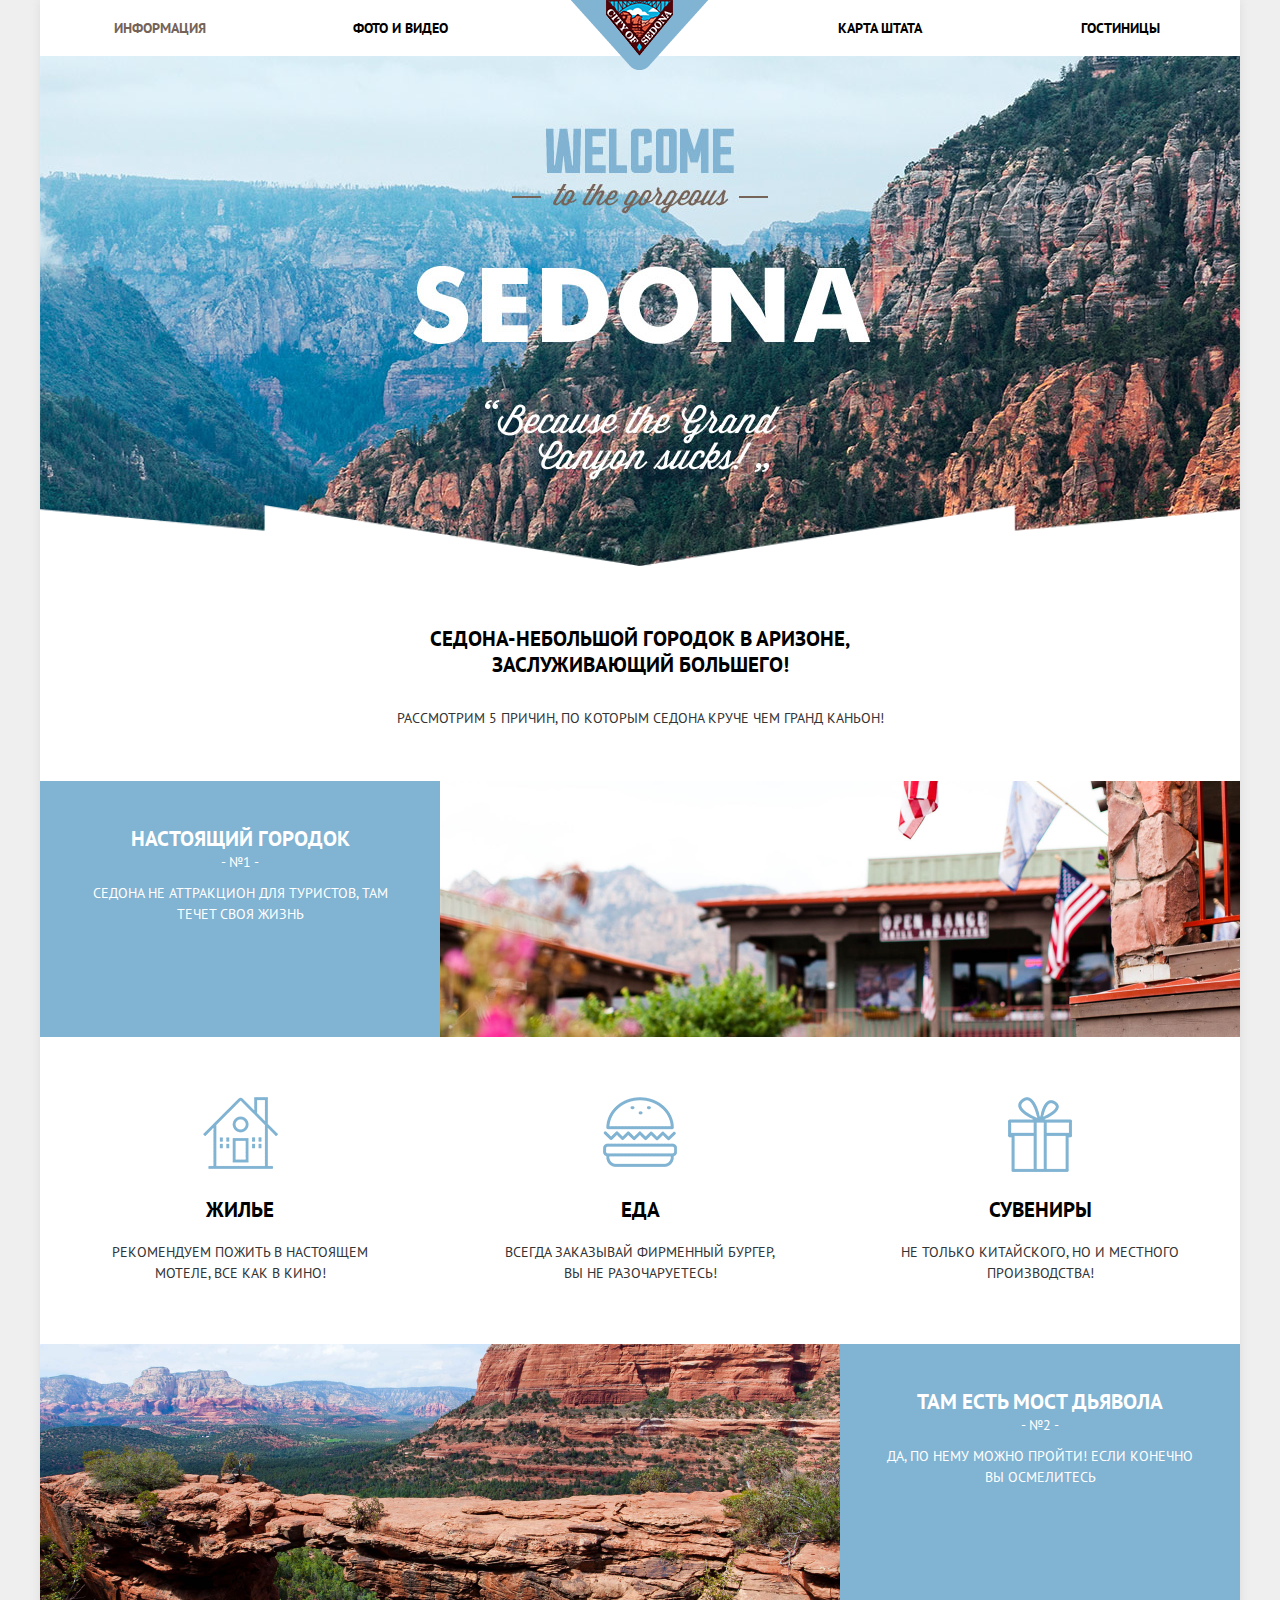
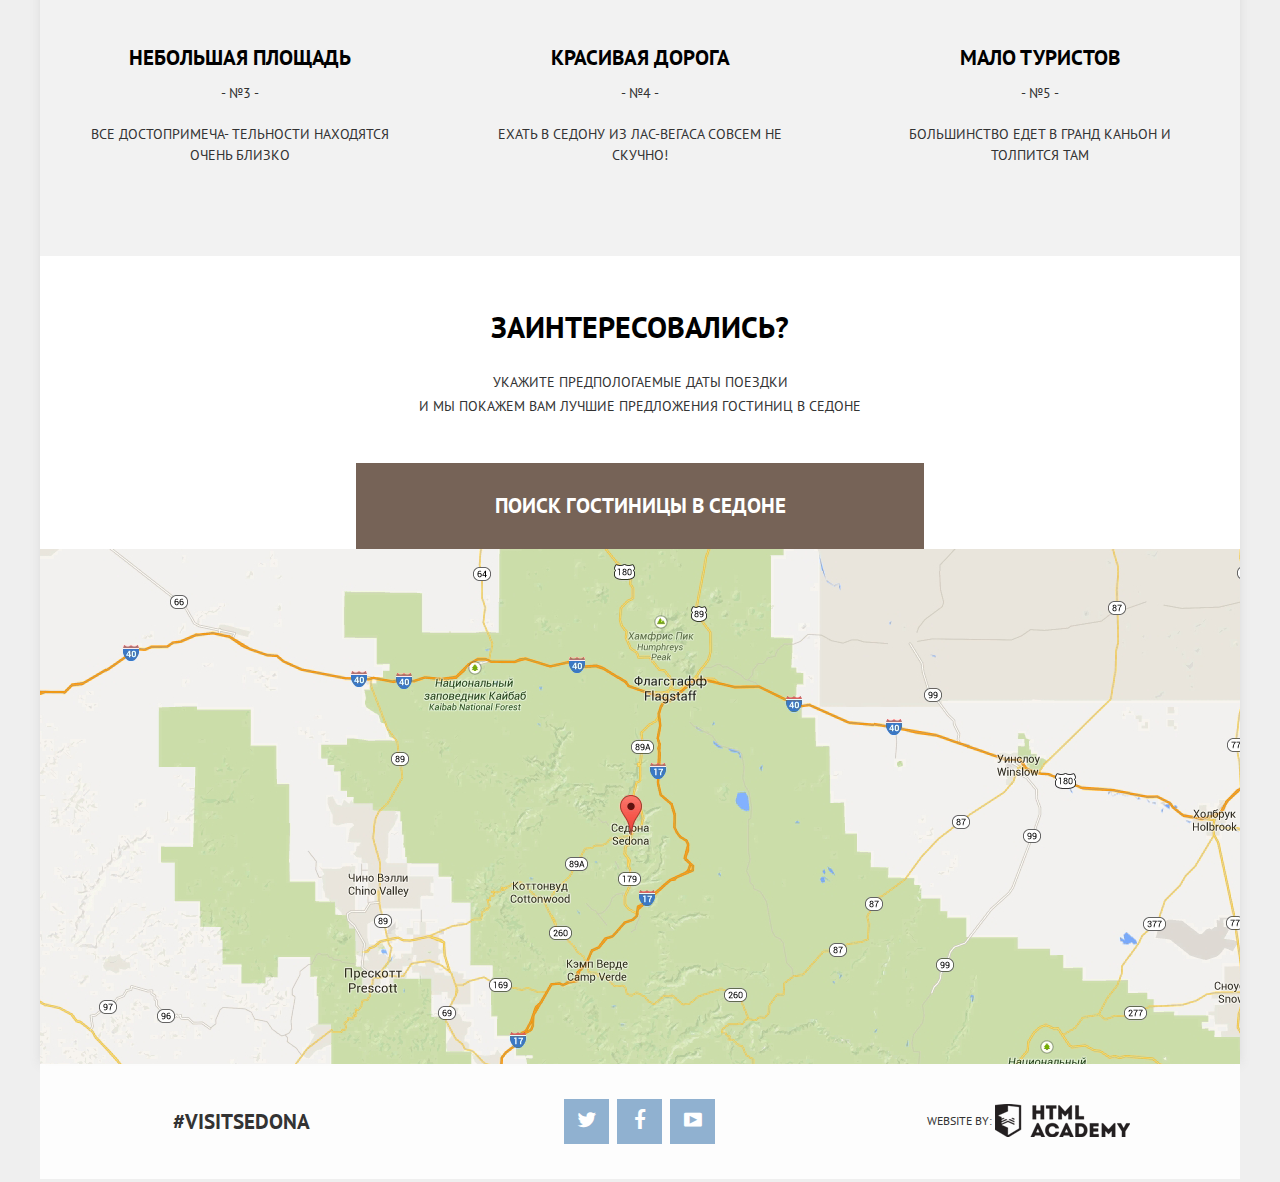
==== index.html @ d6a48cd8 "add all files" ====
<!DOCTYPE html>
<html lang="ru">

<head>
    <meta charset="UTF-8">
    <title>Sedona - because the Grand Canyon Sucks!</title>
    <meta name="keywords" content="sedona">
    <meta name="description" content="Седона - небольшой городок в Аризоне">
    <link href="css/normalize.css" rel="stylesheet">
    <link href="css/style.min.css" rel="stylesheet">
    <link href='http://fonts.googleapis.com/css?family=PT+Sans&subset=cyrillic,latin' rel='stylesheet' type='text/css'>
</head>

<body>
    <div class="wrapper">
        <header class="main-header">
            <nav class="main-navigation">
                <ul>
                    <li>
                        <a href="index.html" class="active">Информация</a>
                    </li>
                    <li>
                        <a href="#">Фото и видео</a>
                    </li>
                    <li>
                        <a href="index.html" class="logo-outer">
                            <img src="img/logo.png" height="70" width="138" class="logo" alt="Logo Sedona"></a>
                    </li>
                    <li>
                        <a href="#maps">Карта штата</a>
                    </li>
                    <li>
                        <a href="hotels.html">Гостиницы</a>
                    </li>
                </ul>
            </nav>
        </header>
        <div class="banner-picture"></div>
        <div class="main-title">
            <h1>
                Седона-небольшой городок в
        Аризоне,
                <br>заслуживающий большего!</h1>
            <p>
                Рассмотрим 5 причин, по которым седона круче чем гранд каньон!
            </p>
        </div>
        <div class="reasons-list clearfix">
            <div class="reason first">
                <div class="item-title">
                    Настоящий
                    городок</div>
                <p>- №1 -</p>
                <p>
                    Седона не аттракцион для туристов,
                    там течет своя жизнь</p>
            </div>
            <div class="reason-photo"></div>
        </div>
        <div class="features clearfix">
            <div class="features-best features-best-bg house">
                <div class="feature-name">Жилье</div>
                <p>
                    Рекомендуем пожить в настоящем мотеле,
                    все как в кино!</p>
            </div>
            <div class="features-best features-best-bg food">
                <div class="feature-name">Еда</div>
                <p>
                    Всегда заказывай фирменный бургер,
                    <p>вы не разочаруетесь!</p>
            </div>
            <div class="features-best features-best-bg souvenir">
                <div class="feature-name">Сувениры</div>
                <p>
                    Не только китайского,
                    но и местного производства!</p>
            </div>
        </div>
        <div class="title-box clearfix">
            <div class="reason over">
                <div class="item-title">
                    Там есть мост дьявола</div>
                <p>- №2 -</p>
                <p>
                    Да, по нему можно пройти! Если конечно вы осмелитесь</p>
            </div>
            <div class="reason-photo-second"></div>
        </div>
        <div class="features other clearfix">
            <div class="features-best">
                <div class="feature-name-second">
                    Небольшая площадь
                </div>
                <p>- №3 -</p>
                <p>Все достопримеча- тельности находятся очень близко</p>
            </div>
            <div class="features-best">
                <div class="feature-name-second">
                    Красивая дорога
                </div>
                <p>- №4 -</p>
                <p>
                    Ехать в седону из лас-вегаса совсем не скучно!</p>
            </div>
            <div class="features-best">
                <div class="feature-name-second">
                    Мало туристов
                </div>
                <p>- №5 -</p>
                <p>
                    Большинство едет в гранд каньон и толпится там</p>
            </div>
        </div>
        <div class="form-hotel">
            <p class="form-title">Заинтересовались?</p>
            <p>
                Укажите предпологаемые даты поездки</p>
            <p>и мы покажем вам лучшие предложения гостиниц в седоне
            </p>
            <a href="#" class="search-btn-hotel">поиск гостиницы в седоне</a>
            <form action="" class="formsearch bounce animated">
                <div class="search-row clearfix  icon-calendar">
                    <label for="date-in" class="search-column-25">Дата заезда</label>
                    <input type="date" class="date-in search-column-75">
                </div>
                <div class="search-row clearfix  icon-calendar">
                    <label for="date-out" class="search-column-25">Дата выезда</label>
                    <input type="date" class="date-out search-column-75">
                </div>
                <div class="search-row clearfix">
                    <div class="search-column-50">
                        <label for="adult" class="search-column-50">Взрослые</label>
                        <div class="search-column-50 clearfix">
                            <button class="plus search-column-25"><i class="icon-plus"></i></button>
                            <input type="number" min="0" class="search-column-50">
                            <button class="minus search-column-25"><i class="icon-minus"></i></button>
                        </div>
                    </div>
                    <div class="search-column-50">
                        <label for="child" class="search-column-50 label-child">Дети</label>
                        <div class="search-column-50 clearfix">
                            <button class="plus search-column-25"><i class="icon-plus"></i></button>
                            <input type="number" min="0" class="search-column-50">
                            <button class="minus search-column-25"><i class="icon-minus"></i></button>
                        </div>
                    </div>
                    <button class="btn">Найти</button>
            </form>
            </div>
            <div class="map" id="maps">
                <iframe class="map-iframe" src="https://www.google.com/maps/embed?pb=!1m18!1m12!1m3!1d6546.96489632558!2d-111.76046285490621!3d34.869229676828475!2m3!1f0!2f0!3f0!3m2!1i1024!2i768!4f13.1!3m3!1m2!1s0x0000000000000000%3A0xe91c118f09cc18a6!2sSedona+Chamber+of+Commerce+Visitor+Center!5e0!3m2!1sru!2sru!4v1429718317830"></iframe>
            </div>
        </div>
        <footer class="main-footer footer-index">
            <div class="foot-wrap clearfix ">
                <div class="tags">
                    <p class="tag">#visitsedona</p>
                </div>
                <div class="footer-social">
                    <a href="#" class="social-btn"> <i class="icon-twitter"></i>
                    </a>
                    <a href="#" class="social-btn"> <i class="icon-facebook"></i>
                    </a>
                    <a href="#" class="social-btn">
                        <i class="icon-youtube"></i>
                    </a>
                </div>
                <div class="copy">
                    <p class="footer-copyright">Website by: <a href="http://htmlacademy.ru" class="ha-logo">htmlacademy</a></p>
                </div>
            </div>
        </footer>
    </div>
    <script type="text/javascript" src="js/common.min.js"></script>
</body>

</html>
---- css/style.min.css ----
@font-face{font-family:"symbols-sedonaregular";src:url(../fonts/symbols-sedona-webfont.eot);src:url(../fonts/symbols-sedona-webfont.eot?#iefix) format("embedded-opentype"),url(../fonts/symbols-sedona-webfont.woff2) format("woff2"),url(../fonts/symbols-sedona-webfont.woff) format("woff"),url(../fonts/symbols-sedona-webfont.ttf) format("truetype"),url(../fonts/symbols-sedona-webfont.svg#symbols-sedonaregular) format("svg");font-weight:400;font-style:normal}[class^="icon-"]:before,[class*=" icon-"]:before{font-family:"symbols-sedonaregular";font-weight:400;font-style:normal;font-variant:normal;line-height:1em;display:inline-block;width:1em;margin-right:.2em;margin-left:.2em;text-align:center;text-decoration:inherit;text-transform:none;speak:none}input[type="date"]::-webkit-calendar-picker-indicator,input[type="date"]::-webkit-inner-spin-button{display:none}.icon-facebook:before{content:"\66"}.icon-twitter:before{content:"\74"}.icon-up-dir:before{content:"\25b2"}.icon-down-dir:before{content:"\25bc"}.icon-star:before{content:"\2605"}.icon-check-off:before{content:"\2610"}.icon-check-on:before{content:"\2611"}.icon-calendar:before{content:"\e800"}.icon-plus:before{content:"\e801"}.icon-minus:before{content:"\e802"}.icon-youtube:before{content:"\f39e"}body{font-family:"PT Sans",Verdana,"Helvetica Neue",Helvetica,Arial,sans-serif;font-size:14px;line-height:26px;margin:0;padding:0;color:#333;background:#efefef}a{text-decoration:none}li{list-style:none}img{max-width:100%;height:auto}h1{font-size:21px;font-weight:700;line-height:26px;margin:0;padding:0;text-transform:uppercase;color:#000}p{font-size:14px;line-height:21px;margin:0;padding:0;text-transform:uppercase}input,label{display:block;box-sizing:border-box;padding:5px}.wrapper{position:relative;width:1200px;margin:0 auto;background:#fff;box-shadow:0 0 10px #dbdbdb}.clearfix:after{display:table;clear:both;content:""}.main-header{background-color:#fff}.main-navigation ul{font-size:0;display:block;width:100%;margin:0;padding:0;text-align:center}.main-navigation li{display:inline-block;width:20%;vertical-align:top}.main-navigation a{font-size:14px;font-weight:700;position:relative;display:block;padding:15px;text-align:center;text-decoration:none;text-transform:uppercase;color:#000}.main-navigation a:hover{color:#81b3d2}.main-navigation a:focus{color:#b2b2b2}.main-navigation .active{color:#766357}.main-navigation .active:hover{color:#604e43}.main-navigation .active:active{color:#d6d0cc}.logo-outer{box-sizing:border-box;height:56px}.logo{position:absolute;z-index:2;top:0;right:0;left:0;margin:0 auto}.banner-picture{position:relative;width:100%;min-height:510px;background:#acd url(../img/logo.jpg) no-repeat 0 -60px;background-size:cover}.banner-picture:after{position:absolute;bottom:0;display:block;width:100%;height:61px;content:"";background:url(../img/backline.png) 50% 100% / 100% auto no-repeat;background-size:cover}.main-title{padding:50px 0;text-align:center;background:#fff}.main-title h1{margin-top:10px;margin-bottom:27px}.main-title p{font-size:14px;line-height:26px;text-transform:uppercase;color:#333}.reasons-list{min-height:256px}.reason{float:left;box-sizing:border-box;width:33.33333333333%;min-height:256px;padding:45px;text-align:center;color:#fff;background-color:#81b3d2}.over{float:right}.reason-photo{float:left;width:66.666666666667%;min-height:256px;background:#81b3d2 url(../img/layer1.jpg);background-size:cover}.reason-photo-second{float:left;width:66.666666666667%;min-height:256px;background:#81b3d2 url(../img/layer2.jpg);background-size:cover}.features-best{float:left;box-sizing:border-box;width:33.3333333333%;min-height:256px;padding:45px;text-align:center}.features-best-bg{padding-top:120px;padding-bottom:60px}.house{background:url(../img/house.png) center 60px no-repeat}.food{background:url(../img/food.png) center 60px no-repeat}.souvenir{background:url(../img/gift.png) center 60px no-repeat}.feature-name{font-size:21px;font-weight:700;line-height:26px;padding:40px 0 19px;text-transform:uppercase;color:#000}.feature-name-second{font-size:21px;font-weight:700;line-height:26px;margin-bottom:12px;text-transform:uppercase;color:#000}.features.other p{margin-bottom:10px}.features.other p + p{margin-top:20px}.item-title{font-size:21px;font-weight:700;text-transform:uppercase;color:#fff}.reason p{margin-bottom:10px}.other{min-height:256px;background:#f2f2f2}.form-title{font-size:30px;font-weight:700;padding-top:60px;padding-bottom:75px;text-align:center;text-transform:uppercase;color:#000}.form-hotel{position:relative;text-align:center}.form-hotel p{padding-bottom:35px;text-align:center}.form-hotel p + p{font-size:14px;padding-bottom:3px}.formsearch{font-size:14px;font-weight:700;position:absolute;z-index:5000;display:none;-webkit-box-sizing:border-box;-moz-box-sizing:border-box;box-sizing:border-box;width:570px;height:395px;margin:0 0 0 315px;padding:50px;text-transform:uppercase;background:#fff}.formsearch-show{display:block}.search-column-50{float:left;width:50%;color:#000}.search-column-75{float:left;width:75%;height:35px;color:#000}.search-column-25{float:left;width:25%;color:#000}.btn{font-size:20px;font-weight:700;display:inline-block;width:100%;min-height:58px;margin:59px 0 0;text-align:center;vertical-align:middle;text-transform:uppercase;color:#fff;border:none;background:#81b3d2}.search-row{position:relative;margin:0 0 30px;color:#000}.search-row.icon-calendar:before{position:absolute;top:50%;right:0;margin-top:-.5em;font-size:21px;font-weight:400;color:#c2c2c2}.plus,.minus{float:left;height:38px;padding:0;color:#a9a9a9;border:0;background:#f2f2f2}.plus:hover,.minus:hover{color:#000}.plus:active,.minus:active{color:#81b3d2}.search-column-50 .date-in{text-align:center;border:0;background:#ebebeb}.formsearch input{height:38px;text-transform:uppercase;border:none;background:#f2f2f2}.formsearch label{text-align:left}label.label-child{text-align:center}.search-column-75{color:#000;border:2px solid #f2f2f2;background:#a9a9a9}.search-column-75:hover{background:#ebebeb}.search-column-75:active{background:#fff;outline:2px solid #e5e5e5}.icon-calendar:hover:before{color:#000}.icon-calendar:active:before{color:#81b3d2}.search-btn a{font-size:21px;font-weight:700;line-height:26px;display:block;width:568px;margin:0 auto;padding:30px 0;text-transform:uppercase;color:#fff;background:#766357}.search-btn-hotel{font-size:21px;font-weight:700;line-height:26px;display:block;width:568px;margin:43px auto 0;padding:30px 0;text-align:center;text-transform:uppercase;color:#fff;background:#766357}.btn-second{font-size:12px;font-weight:700;line-height:1.2;display:inline-block;box-sizing:border-box;padding:5px;text-align:center;vertical-align:middle;text-transform:uppercase;color:#fff;border:none;background:#81b3d2}.btn:hover{background:#669ec0}.btn:active{color:#88b6d1;background:#5496bd}.btn-brown{background:#766357}.btn-brown:hover{background:#604e43}.btn-brown:active{color:#857871;background:#503e33}.map{position:relative;height:515px;margin:0;background:#eee;background:url(../img/map.png) no-repeat center}.search-btn-modal{font-size:17px;width:457px;padding:18px 0;text-transform:uppercase;color:#fff;border:none;background:#81b3d2}.search-btn-modal:hover{background:#669ec0}.search-btn-modal:active{color:#81b2ce;background:#5496bd}.map-iframe{width:100%;min-width:768px;height:625px;border:none;border:0}.main-footer{background:rgba(255,255,255,0.88)}.foot-wrap{font-size:0;box-sizing:border-box;width:100%;padding:35px 110px}.foot-wrap > div{font-size:14px;display:inline-block;width:33.333333333%;vertical-align:middle}.footer-index{position:absolute;z-index:10;width:100%}.tag{font-size:21px;font-weight:700;margin-left:23px}.footer-social{text-align:center}.footer-copyright{font-size:12px;text-align:right}.ha-logo{display:inline-block;overflow:hidden;width:135px;height:35px;cursor:pointer;text-align:right;vertical-align:middle;white-space:nowrap;text-indent:100%;color:transparent;background:url(../img/htmlacad.png) 69% 0 no-repeat;text-shadow:none}.ha-logo:hover{background-position:69% 50%}.ha-logo:active{background-position:69% 102%}.social-btn{font-family:"symbols-sedonaregular";font-size:21px;font-style:normal;line-height:2;display:inline-block;width:45px;height:45px;margin:0 2px;text-align:center;vertical-align:top;text-decoration:none;text-transform:none;background:#90b1d0}.footer-social .social-btn:hover{background:#5a9ec2}.footer-social .social-btn:active{background:#4496bf}.footer-social .social-btn:active i:before{color:#7fb7d3}.icon-twitter:before{font-family:"symbols-sedonaregular";font-style:normal;content:"\74";color:#fff}.icon-facebook:before{font-family:"symbols-sedonaregular";font-style:normal;content:"\66";color:#fff}.icon-youtube:before{font-family:"symbols-sedonaregular";font-style:normal;content:"\f39e";color:#fff}.content-block-hotel{padding:15px 70px;background:#fff url(../img/fonfilter.png) 0 35% no-repeat;background-size:cover}.infrastructure{float:left;width:150px;margin-right:110px}.infrastructure label{padding:0}.infrastructure input + label{font-size:14px;line-height:21px;position:relative;display:block;margin-bottom:25px;padding-left:40px;text-transform:uppercase;color:#fff}input[type="checkbox"]{display:none}.infrastructure input + label:before{font-family:"symbols-sedonaregular";font-size:25px;position:absolute;left:0;display:block;content:"\2610";color:#b5b5b5;background-position:0 0}.infrastructure input + label:active:before{content:"\2610";color:#999d9f}.infrastructure input + label:hover:before{color:#fff}.infrastructure input:checked + label:before{content:"\2611";color:#b5b5b5}.infrastructure input:checked + label:hover:before{color:#fff}.infrastructure input:checked + label:active:before{color:#5e6161}.accommodation{float:left;width:150px}.accommodation input{display:none}.accommodation label{padding:0}.accommodation input + label{font-size:14px;line-height:21px;position:relative;display:block;margin-bottom:25px;padding-left:40px;text-transform:uppercase;color:#fff}.accommodation input + label:before{font-family:"symbols-sedonaregular";font-size:25px;position:absolute;top:0;left:0;display:block;content:"\2610";color:#b5b5b5;background-position:0 0}.accommodation input + label:hover:before{color:#fff}.accommodation input + label:active:before{color:#5e6161}.accommodation input:checked + label:before{content:"\2611";color:#b5b5b5}.accommodation input:checked + label:hover:before{color:#fff}.accommodation input:checked + label:active:before{color:#5e6161}.filter-string{font-size:16px;font-weight:700;margin:10px 0 25px;text-transform:uppercase;color:#fff}.cost{float:right;width:317px;margin-right:10px}.cost .filter-string{margin-bottom:12px}.min-max-cost{position:relative;min-height:25px;margin:0;padding-top:5px;text-align:center;color:#fff;border:2px solid #fff;border-radius:2px}.min-max-cost input,label{display:inline-block}.min-cost{display:inline;float:left;width:120px;padding-left:40px;border-right:1px solid #fff}.min-cost label{float:left;padding:0}.max-cost{display:inline;float:left;margin-left:50px}.max-cost label{float:left;padding:0}.min-max-cost input{font-family:"PT Sans",Arial,Tahoma,sans-serif;font-size:14px;line-height:26px;width:70px;margin-right:0;padding:0 0 0 10px;color:#fff;border:none;background:none}.control-cost{position:relative;margin-bottom:30px;padding:0}.control-cost .scale{height:2px;margin-top:22px;background:#918381}.control-cost .bar{width:80%;height:2px;background:#fff}.control-cost .toggle{position:absolute;top:-9px;left:0;width:4px;height:4px;cursor:pointer;border:8px solid #fff;border-radius:50%;background:#ababab}.control-cost .toggle-max{left:250px;background:#ababab}.control-cost .toggle:hover{background:#1c4f80}.send{font-size:12px;width:135px;height:38px;margin:3px 87px;margin-top:15px;text-transform:uppercase;color:#fff;border:2px solid #fff;border-radius:2px;background:none}.send input{line-height:26px;width:138px;margin-left:90px;padding:5px 0;text-transform:uppercase;color:#fff;border:2px solid #fff;border-radius:2px;background:none}.raiting{float:right;text-align:center}.star{font-size:21px;width:110px;margin-bottom:40px;margin-left:6px;color:#81b3d2}.blockrating{width:110px;text-transform:uppercase;color:#666;background-color:#f2f2f2}.all{display:inline-block;text-align:left}.range{margin-bottom:15px}.search{font-size:17px;font-weight:700;box-sizing:border-box;width:100%;min-height:86px;vertical-align:top;color:#fff}.price{font-size:20px;font-weight:400;width:100%;margin-bottom:15px;padding:10px 15px;text-align:center;border:3px solid #fff}.look{font-size:17px;display:block;width:135px;height:40px;margin:24px 80px;border:2px solid #fff;border-radius:2px;background:none}.submit:before{display:inline-block;width:100px;height:20px;padding:5px 10px;content:"";border:2px solid #fff}.submit + label{cursor:pointer}.range-values{font-size:0;display:table;box-sizing:border-box;width:316px;height:36px;margin-bottom:34px;border:2px solid #fff;border-radius:2px}.start-value,.end-value{font-size:14px;line-height:21px;display:inline-block;box-sizing:border-box;width:50%;text-align:center}.start-value{padding-right:10px}.end-value{padding-left:10px;border-left:1px solid #fff}.range-controls{position:relative;width:100%;padding-top:10px;padding-bottom:10px}.scale{position:relative;width:318px;height:2px;background-color:#484140}.bar{position:absolute;top:0;right:56px;left:12px;height:2px;background-color:#fff}.toggle{position:absolute;top:0;width:4px;height:4px;border:9px solid #fff;border-radius:50%;background-color:#ababab}.toggle:hover{cursor:pointer}.toggle.moved{cursor:pointer;background-color:#1c4f80}.min-toggle{left:2px}.max-toggle{right:50px}.results{box-sizing:border-box;min-height:85px;padding:24px 74px;border-bottom:1px solid #e5e5e5;background:#fff}.results a{font-size:14px;font-weight:400;position:relative;display:inline-block;margin:0 15px;text-align:left;text-decoration:none;color:#b1b1b1;border-bottom:1px dashed #81b3d2}.results a:hover{color:#81b3d2}.results a:focus{color:#000}.results .active{color:#81b3d2;border-bottom:none}.results span:first-child{font-size:21px;font-weight:700;padding-right:50px;text-transform:uppercase}.results span{font-size:12px;text-transform:uppercase}.results .point{font-family:"symbols-sedonaregular";font-size:23px;display:inline-block;float:right;margin-left:0;border:none}.results .active a{color:#81b3d2}.results .point:hover{color:#000}.results .point:active{color:#81b3d2}.hotel{min-height:104px;padding:22px 72px;border-bottom:1px solid #e5e5e5}.hotelimg{float:left;width:135px;padding-top:4px;padding-right:30px}.hotelimg img{display:block}.namehotels{float:left;width:564px}.hotel-title{font-size:21px;font-weight:700;line-height:1.2;padding-left:2px;text-transform:uppercase;color:#000}.hotel-title:hover{color:#81b3d2}.hotel-title:focus{color:#dbdbdb}.hotel-name{width:300px;padding-bottom:10px}.hotel-name > span,.hotel-buttons > a{display:inline-block;min-width:102px}.hotel-type{text-transform:uppercase}.btn-brown{width:133px}.animated{-webkit-animation-duration:1s;animation-duration:1s;-webkit-animation-fill-mode:both;animation-fill-mode:both}@-webkit-keyframes bounce{0%,20%,53%,80%,100%{-webkit-transition-timing-function:cubic-bezier(0.215,0.610,0.355,1.000);transition-timing-function:cubic-bezier(0.215,0.610,0.355,1.000);-webkit-transform:translate3d(0,0,0);transform:translate3d(0,0,0)}40%,43%{-webkit-transition-timing-function:cubic-bezier(0.755,0.050,0.855,0.060);transition-timing-function:cubic-bezier(0.755,0.050,0.855,0.060);-webkit-transform:translate3d(0,-30px,0);transform:translate3d(0,-30px,0)}70%{-webkit-transition-timing-function:cubic-bezier(0.755,0.050,0.855,0.060);transition-timing-function:cubic-bezier(0.755,0.050,0.855,0.060);-webkit-transform:translate3d(0,-15px,0);transform:translate3d(0,-15px,0)}90%{-webkit-transform:translate3d(0,-4px,0);transform:translate3d(0,-4px,0)}}@keyframes bounce{0%,20%,53%,80%,100%{-webkit-transition-timing-function:cubic-bezier(0.215,0.610,0.355,1.000);transition-timing-function:cubic-bezier(0.215,0.610,0.355,1.000);-webkit-transform:translate3d(0,0,0);transform:translate3d(0,0,0)}40%,43%{-webkit-transition-timing-function:cubic-bezier(0.755,0.050,0.855,0.060);transition-timing-function:cubic-bezier(0.755,0.050,0.855,0.060);-webkit-transform:translate3d(0,-30px,0);transform:translate3d(0,-30px,0)}70%{-webkit-transition-timing-function:cubic-bezier(0.755,0.050,0.855,0.060);transition-timing-function:cubic-bezier(0.755,0.050,0.855,0.060);-webkit-transform:translate3d(0,-15px,0);transform:translate3d(0,-15px,0)}90%{-webkit-transform:translate3d(0,-4px,0);transform:translate3d(0,-4px,0)}}.bounce{-webkit-transform-origin:center bottom;transform-origin:center bottom;-webkit-animation-name:bounce;animation-name:bounce}
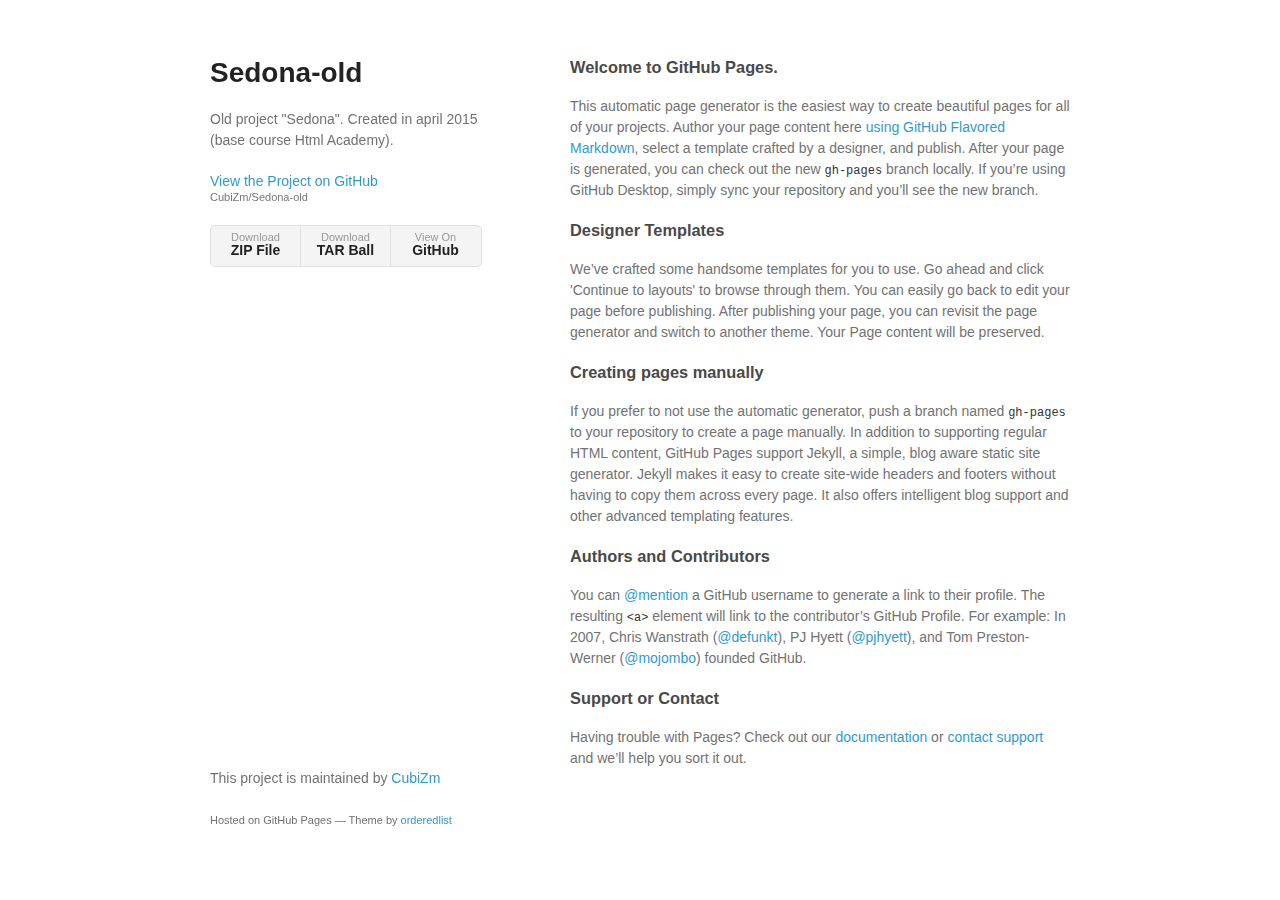
==== commit 74a3f20e: "Create gh-pages branch via GitHub" ====
--- a/index.html
+++ b/index.html
@@ -1,178 +1,64 @@
-<!DOCTYPE html>
-<html lang="ru">
+<!doctype html>
+<html>
+  <head>
+    <meta charset="utf-8">
+    <meta http-equiv="X-UA-Compatible" content="chrome=1">
+    <title>Sedona-old by CubiZm</title>
 
-<head>
-    <meta charset="UTF-8">
-    <title>Sedona - because the Grand Canyon Sucks!</title>
-    <meta name="keywords" content="sedona">
-    <meta name="description" content="Седона - небольшой городок в Аризоне">
-    <link href="css/normalize.css" rel="stylesheet">
-    <link href="css/style.min.css" rel="stylesheet">
-    <link href='http://fonts.googleapis.com/css?family=PT+Sans&subset=cyrillic,latin' rel='stylesheet' type='text/css'>
-</head>
+    <link rel="stylesheet" href="stylesheets/styles.css">
+    <link rel="stylesheet" href="stylesheets/github-light.css">
+    <meta name="viewport" content="width=device-width">
+    <!--[if lt IE 9]>
+    <script src="//html5shiv.googlecode.com/svn/trunk/html5.js"></script>
+    <![endif]-->
+  </head>
+  <body>
+    <div class="wrapper">
+      <header>
+        <h1>Sedona-old</h1>
+        <p>Old project &quot;Sedona&quot;. Created in april 2015 (base course Html Academy).</p>
 
-<body>
-    <div class="wrapper">
-        <header class="main-header">
-            <nav class="main-navigation">
-                <ul>
-                    <li>
-                        <a href="index.html" class="active">Информация</a>
-                    </li>
-                    <li>
-                        <a href="#">Фото и видео</a>
-                    </li>
-                    <li>
-                        <a href="index.html" class="logo-outer">
-                            <img src="img/logo.png" height="70" width="138" class="logo" alt="Logo Sedona"></a>
-                    </li>
-                    <li>
-                        <a href="#maps">Карта штата</a>
-                    </li>
-                    <li>
-                        <a href="hotels.html">Гостиницы</a>
-                    </li>
-                </ul>
-            </nav>
-        </header>
-        <div class="banner-picture"></div>
-        <div class="main-title">
-            <h1>
-                Седона-небольшой городок в
-        Аризоне,
-                <br>заслуживающий большего!</h1>
-            <p>
-                Рассмотрим 5 причин, по которым седона круче чем гранд каньон!
-            </p>
-        </div>
-        <div class="reasons-list clearfix">
-            <div class="reason first">
-                <div class="item-title">
-                    Настоящий
-                    городок</div>
-                <p>- №1 -</p>
-                <p>
-                    Седона не аттракцион для туристов,
-                    там течет своя жизнь</p>
-            </div>
-            <div class="reason-photo"></div>
-        </div>
-        <div class="features clearfix">
-            <div class="features-best features-best-bg house">
-                <div class="feature-name">Жилье</div>
-                <p>
-                    Рекомендуем пожить в настоящем мотеле,
-                    все как в кино!</p>
-            </div>
-            <div class="features-best features-best-bg food">
-                <div class="feature-name">Еда</div>
-                <p>
-                    Всегда заказывай фирменный бургер,
-                    <p>вы не разочаруетесь!</p>
-            </div>
-            <div class="features-best features-best-bg souvenir">
-                <div class="feature-name">Сувениры</div>
-                <p>
-                    Не только китайского,
-                    но и местного производства!</p>
-            </div>
-        </div>
-        <div class="title-box clearfix">
-            <div class="reason over">
-                <div class="item-title">
-                    Там есть мост дьявола</div>
-                <p>- №2 -</p>
-                <p>
-                    Да, по нему можно пройти! Если конечно вы осмелитесь</p>
-            </div>
-            <div class="reason-photo-second"></div>
-        </div>
-        <div class="features other clearfix">
-            <div class="features-best">
-                <div class="feature-name-second">
-                    Небольшая площадь
-                </div>
-                <p>- №3 -</p>
-                <p>Все достопримеча- тельности находятся очень близко</p>
-            </div>
-            <div class="features-best">
-                <div class="feature-name-second">
-                    Красивая дорога
-                </div>
-                <p>- №4 -</p>
-                <p>
-                    Ехать в седону из лас-вегаса совсем не скучно!</p>
-            </div>
-            <div class="features-best">
-                <div class="feature-name-second">
-                    Мало туристов
-                </div>
-                <p>- №5 -</p>
-                <p>
-                    Большинство едет в гранд каньон и толпится там</p>
-            </div>
-        </div>
-        <div class="form-hotel">
-            <p class="form-title">Заинтересовались?</p>
-            <p>
-                Укажите предпологаемые даты поездки</p>
-            <p>и мы покажем вам лучшие предложения гостиниц в седоне
-            </p>
-            <a href="#" class="search-btn-hotel">поиск гостиницы в седоне</a>
-            <form action="" class="formsearch bounce animated">
-                <div class="search-row clearfix  icon-calendar">
-                    <label for="date-in" class="search-column-25">Дата заезда</label>
-                    <input type="date" class="date-in search-column-75">
-                </div>
-                <div class="search-row clearfix  icon-calendar">
-                    <label for="date-out" class="search-column-25">Дата выезда</label>
-                    <input type="date" class="date-out search-column-75">
-                </div>
-                <div class="search-row clearfix">
-                    <div class="search-column-50">
-                        <label for="adult" class="search-column-50">Взрослые</label>
-                        <div class="search-column-50 clearfix">
-                            <button class="plus search-column-25"><i class="icon-plus"></i></button>
-                            <input type="number" min="0" class="search-column-50">
-                            <button class="minus search-column-25"><i class="icon-minus"></i></button>
-                        </div>
-                    </div>
-                    <div class="search-column-50">
-                        <label for="child" class="search-column-50 label-child">Дети</label>
-                        <div class="search-column-50 clearfix">
-                            <button class="plus search-column-25"><i class="icon-plus"></i></button>
-                            <input type="number" min="0" class="search-column-50">
-                            <button class="minus search-column-25"><i class="icon-minus"></i></button>
-                        </div>
-                    </div>
-                    <button class="btn">Найти</button>
-            </form>
-            </div>
-            <div class="map" id="maps">
-                <iframe class="map-iframe" src="https://www.google.com/maps/embed?pb=!1m18!1m12!1m3!1d6546.96489632558!2d-111.76046285490621!3d34.869229676828475!2m3!1f0!2f0!3f0!3m2!1i1024!2i768!4f13.1!3m3!1m2!1s0x0000000000000000%3A0xe91c118f09cc18a6!2sSedona+Chamber+of+Commerce+Visitor+Center!5e0!3m2!1sru!2sru!4v1429718317830"></iframe>
-            </div>
-        </div>
-        <footer class="main-footer footer-index">
-            <div class="foot-wrap clearfix ">
-                <div class="tags">
-                    <p class="tag">#visitsedona</p>
-                </div>
-                <div class="footer-social">
-                    <a href="#" class="social-btn"> <i class="icon-twitter"></i>
-                    </a>
-                    <a href="#" class="social-btn"> <i class="icon-facebook"></i>
-                    </a>
-                    <a href="#" class="social-btn">
-                        <i class="icon-youtube"></i>
-                    </a>
-                </div>
-                <div class="copy">
-                    <p class="footer-copyright">Website by: <a href="http://htmlacademy.ru" class="ha-logo">htmlacademy</a></p>
-                </div>
-            </div>
-        </footer>
+        <p class="view"><a href="https://github.com/CubiZm/Sedona-old">View the Project on GitHub <small>CubiZm/Sedona-old</small></a></p>
+
+
+        <ul>
+          <li><a href="https://github.com/CubiZm/Sedona-old/zipball/master">Download <strong>ZIP File</strong></a></li>
+          <li><a href="https://github.com/CubiZm/Sedona-old/tarball/master">Download <strong>TAR Ball</strong></a></li>
+          <li><a href="https://github.com/CubiZm/Sedona-old">View On <strong>GitHub</strong></a></li>
+        </ul>
+      </header>
+      <section>
+        <h3>
+<a id="welcome-to-github-pages" class="anchor" href="#welcome-to-github-pages" aria-hidden="true"><span aria-hidden="true" class="octicon octicon-link"></span></a>Welcome to GitHub Pages.</h3>
+
+<p>This automatic page generator is the easiest way to create beautiful pages for all of your projects. Author your page content here <a href="https://guides.github.com/features/mastering-markdown/">using GitHub Flavored Markdown</a>, select a template crafted by a designer, and publish. After your page is generated, you can check out the new <code>gh-pages</code> branch locally. If you’re using GitHub Desktop, simply sync your repository and you’ll see the new branch.</p>
+
+<h3>
+<a id="designer-templates" class="anchor" href="#designer-templates" aria-hidden="true"><span aria-hidden="true" class="octicon octicon-link"></span></a>Designer Templates</h3>
+
+<p>We’ve crafted some handsome templates for you to use. Go ahead and click 'Continue to layouts' to browse through them. You can easily go back to edit your page before publishing. After publishing your page, you can revisit the page generator and switch to another theme. Your Page content will be preserved.</p>
+
+<h3>
+<a id="creating-pages-manually" class="anchor" href="#creating-pages-manually" aria-hidden="true"><span aria-hidden="true" class="octicon octicon-link"></span></a>Creating pages manually</h3>
+
+<p>If you prefer to not use the automatic generator, push a branch named <code>gh-pages</code> to your repository to create a page manually. In addition to supporting regular HTML content, GitHub Pages support Jekyll, a simple, blog aware static site generator. Jekyll makes it easy to create site-wide headers and footers without having to copy them across every page. It also offers intelligent blog support and other advanced templating features.</p>
+
+<h3>
+<a id="authors-and-contributors" class="anchor" href="#authors-and-contributors" aria-hidden="true"><span aria-hidden="true" class="octicon octicon-link"></span></a>Authors and Contributors</h3>
+
+<p>You can <a href="https://help.github.com/articles/basic-writing-and-formatting-syntax/#mentioning-users-and-teams" class="user-mention">@mention</a> a GitHub username to generate a link to their profile. The resulting <code>&lt;a&gt;</code> element will link to the contributor’s GitHub Profile. For example: In 2007, Chris Wanstrath (<a href="https://github.com/defunkt" class="user-mention">@defunkt</a>), PJ Hyett (<a href="https://github.com/pjhyett" class="user-mention">@pjhyett</a>), and Tom Preston-Werner (<a href="https://github.com/mojombo" class="user-mention">@mojombo</a>) founded GitHub.</p>
+
+<h3>
+<a id="support-or-contact" class="anchor" href="#support-or-contact" aria-hidden="true"><span aria-hidden="true" class="octicon octicon-link"></span></a>Support or Contact</h3>
+
+<p>Having trouble with Pages? Check out our <a href="https://help.github.com/pages">documentation</a> or <a href="https://github.com/contact">contact support</a> and we’ll help you sort it out.</p>
+      </section>
+      <footer>
+        <p>This project is maintained by <a href="https://github.com/CubiZm">CubiZm</a></p>
+        <p><small>Hosted on GitHub Pages &mdash; Theme by <a href="https://github.com/orderedlist">orderedlist</a></small></p>
+      </footer>
     </div>
-    <script type="text/javascript" src="js/common.min.js"></script>
-</body>
-
+    <script src="javascripts/scale.fix.js"></script>
+    
+  </body>
 </html>
--- a/stylesheets/styles.css
+++ b/stylesheets/styles.css
@@ -0,0 +1,324 @@
+@font-face {
+  font-family: 'Noto Sans';
+  font-weight: 400;
+  font-style: normal;
+  src: url('../fonts/Noto-Sans-regular/Noto-Sans-regular.eot');
+  src: url('../fonts/Noto-Sans-regular/Noto-Sans-regular.eot?#iefix') format('embedded-opentype'),
+       local('Noto Sans'),
+       local('Noto-Sans-regular'),
+       url('../fonts/Noto-Sans-regular/Noto-Sans-regular.woff2') format('woff2'),
+       url('../fonts/Noto-Sans-regular/Noto-Sans-regular.woff') format('woff'),
+       url('../fonts/Noto-Sans-regular/Noto-Sans-regular.ttf') format('truetype'),
+       url('../fonts/Noto-Sans-regular/Noto-Sans-regular.svg#NotoSans') format('svg');
+}
+
+@font-face {
+  font-family: 'Noto Sans';
+  font-weight: 700;
+  font-style: normal;
+  src: url('../fonts/Noto-Sans-700/Noto-Sans-700.eot');
+  src: url('../fonts/Noto-Sans-700/Noto-Sans-700.eot?#iefix') format('embedded-opentype'),
+       local('Noto Sans Bold'),
+       local('Noto-Sans-700'),
+       url('../fonts/Noto-Sans-700/Noto-Sans-700.woff2') format('woff2'),
+       url('../fonts/Noto-Sans-700/Noto-Sans-700.woff') format('woff'),
+       url('../fonts/Noto-Sans-700/Noto-Sans-700.ttf') format('truetype'),
+       url('../fonts/Noto-Sans-700/Noto-Sans-700.svg#NotoSans') format('svg');
+}
+
+@font-face {
+  font-family: 'Noto Sans';
+  font-weight: 400;
+  font-style: italic;
+  src: url('../fonts/Noto-Sans-italic/Noto-Sans-italic.eot');
+  src: url('../fonts/Noto-Sans-italic/Noto-Sans-italic.eot?#iefix') format('embedded-opentype'),
+       local('Noto Sans Italic'),
+       local('Noto-Sans-italic'),
+       url('../fonts/Noto-Sans-italic/Noto-Sans-italic.woff2') format('woff2'),
+       url('../fonts/Noto-Sans-italic/Noto-Sans-italic.woff') format('woff'),
+       url('../fonts/Noto-Sans-italic/Noto-Sans-italic.ttf') format('truetype'),
+       url('../fonts/Noto-Sans-italic/Noto-Sans-italic.svg#NotoSans') format('svg');
+}
+
+@font-face {
+  font-family: 'Noto Sans';
+  font-weight: 700;
+  font-style: italic;
+  src: url('../fonts/Noto-Sans-700italic/Noto-Sans-700italic.eot');
+  src: url('../fonts/Noto-Sans-700italic/Noto-Sans-700italic.eot?#iefix') format('embedded-opentype'),
+       local('Noto Sans Bold Italic'),
+       local('Noto-Sans-700italic'),
+       url('../fonts/Noto-Sans-700italic/Noto-Sans-700italic.woff2') format('woff2'),
+       url('../fonts/Noto-Sans-700italic/Noto-Sans-700italic.woff') format('woff'),
+       url('../fonts/Noto-Sans-700italic/Noto-Sans-700italic.ttf') format('truetype'),
+       url('../fonts/Noto-Sans-700italic/Noto-Sans-700italic.svg#NotoSans') format('svg');
+}
+
+body {
+  background-color: #fff;
+  padding:50px;
+  font: 14px/1.5 "Noto Sans", "Helvetica Neue", Helvetica, Arial, sans-serif;
+  color:#727272;
+  font-weight:400;
+}
+
+h1, h2, h3, h4, h5, h6 {
+  color:#222;
+  margin:0 0 20px;
+}
+
+p, ul, ol, table, pre, dl {
+  margin:0 0 20px;
+}
+
+h1, h2, h3 {
+  line-height:1.1;
+}
+
+h1 {
+  font-size:28px;
+}
+
+h2 {
+  color:#393939;
+}
+
+h3, h4, h5, h6 {
+  color:#494949;
+}
+
+a {
+  color:#39c;
+  text-decoration:none;
+}
+
+a:hover {
+  color:#069;
+}
+
+a small {
+  font-size:11px;
+  color:#777;
+  margin-top:-0.3em;
+  display:block;
+}
+
+a:hover small {
+  color:#777;
+}
+
+.wrapper {
+  width:860px;
+  margin:0 auto;
+}
+
+blockquote {
+  border-left:1px solid #e5e5e5;
+  margin:0;
+  padding:0 0 0 20px;
+  font-style:italic;
+}
+
+code, pre {
+  font-family:Monaco, Bitstream Vera Sans Mono, Lucida Console, Terminal, Consolas, Liberation Mono, DejaVu Sans Mono, Courier New, monospace;
+  color:#333;
+  font-size:12px;
+}
+
+pre {
+  padding:8px 15px;
+  background: #f8f8f8;
+  border-radius:5px;
+  border:1px solid #e5e5e5;
+  overflow-x: auto;
+}
+
+table {
+  width:100%;
+  border-collapse:collapse;
+}
+
+th, td {
+  text-align:left;
+  padding:5px 10px;
+  border-bottom:1px solid #e5e5e5;
+}
+
+dt {
+  color:#444;
+  font-weight:700;
+}
+
+th {
+  color:#444;
+}
+
+img {
+  max-width:100%;
+}
+
+header {
+  width:270px;
+  float:left;
+  position:fixed;
+  -webkit-font-smoothing:subpixel-antialiased;
+}
+
+header ul {
+  list-style:none;
+  height:40px;
+  padding:0;
+  background: #f4f4f4;
+  border-radius:5px;
+  border:1px solid #e0e0e0;
+  width:270px;
+}
+
+header li {
+  width:89px;
+  float:left;
+  border-right:1px solid #e0e0e0;
+  height:40px;
+}
+
+header li:first-child a {
+  border-radius:5px 0 0 5px;
+}
+
+header li:last-child a {
+  border-radius:0 5px 5px 0;
+}
+
+header ul a {
+  line-height:1;
+  font-size:11px;
+  color:#999;
+  display:block;
+  text-align:center;
+  padding-top:6px;
+  height:34px;
+}
+
+header ul a:hover {
+  color:#999;
+}
+
+header ul a:active {
+  background-color:#f0f0f0;
+}
+
+strong {
+  color:#222;
+  font-weight:700;
+}
+
+header ul li + li + li {
+  border-right:none;
+  width:89px;
+}
+
+header ul a strong {
+  font-size:14px;
+  display:block;
+  color:#222;
+}
+
+section {
+  width:500px;
+  float:right;
+  padding-bottom:50px;
+}
+
+small {
+  font-size:11px;
+}
+
+hr {
+  border:0;
+  background:#e5e5e5;
+  height:1px;
+  margin:0 0 20px;
+}
+
+footer {
+  width:270px;
+  float:left;
+  position:fixed;
+  bottom:50px;
+  -webkit-font-smoothing:subpixel-antialiased;
+}
+
+@media print, screen and (max-width: 960px) {
+
+  div.wrapper {
+    width:auto;
+    margin:0;
+  }
+
+  header, section, footer {
+    float:none;
+    position:static;
+    width:auto;
+  }
+
+  header {
+    padding-right:320px;
+  }
+
+  section {
+    border:1px solid #e5e5e5;
+    border-width:1px 0;
+    padding:20px 0;
+    margin:0 0 20px;
+  }
+
+  header a small {
+    display:inline;
+  }
+
+  header ul {
+    position:absolute;
+    right:50px;
+    top:52px;
+  }
+}
+
+@media print, screen and (max-width: 720px) {
+  body {
+    word-wrap:break-word;
+  }
+
+  header {
+    padding:0;
+  }
+
+  header ul, header p.view {
+    position:static;
+  }
+
+  pre, code {
+    word-wrap:normal;
+  }
+}
+
+@media print, screen and (max-width: 480px) {
+  body {
+    padding:15px;
+  }
+
+  header ul {
+    width:99%;
+  }
+
+  header li, header ul li + li + li {
+    width:33%;
+  }
+}
+
+@media print {
+  body {
+    padding:0.4in;
+    font-size:12pt;
+    color:#444;
+  }
+}
--- a/stylesheets/github-light.css
+++ b/stylesheets/github-light.css
@@ -0,0 +1,124 @@
+/*
+The MIT License (MIT)
+
+Copyright (c) 2016 GitHub, Inc.
+
+Permission is hereby granted, free of charge, to any person obtaining a copy
+of this software and associated documentation files (the "Software"), to deal
+in the Software without restriction, including without limitation the rights
+to use, copy, modify, merge, publish, distribute, sublicense, and/or sell
+copies of the Software, and to permit persons to whom the Software is
+furnished to do so, subject to the following conditions:
+
+The above copyright notice and this permission notice shall be included in all
+copies or substantial portions of the Software.
+
+THE SOFTWARE IS PROVIDED "AS IS", WITHOUT WARRANTY OF ANY KIND, EXPRESS OR
+IMPLIED, INCLUDING BUT NOT LIMITED TO THE WARRANTIES OF MERCHANTABILITY,
+FITNESS FOR A PARTICULAR PURPOSE AND NONINFRINGEMENT. IN NO EVENT SHALL THE
+AUTHORS OR COPYRIGHT HOLDERS BE LIABLE FOR ANY CLAIM, DAMAGES OR OTHER
+LIABILITY, WHETHER IN AN ACTION OF CONTRACT, TORT OR OTHERWISE, ARISING FROM,
+OUT OF OR IN CONNECTION WITH THE SOFTWARE OR THE USE OR OTHER DEALINGS IN THE
+SOFTWARE.
+
+*/
+
+.pl-c /* comment */ {
+  color: #969896;
+}
+
+.pl-c1 /* constant, variable.other.constant, support, meta.property-name, support.constant, support.variable, meta.module-reference, markup.raw, meta.diff.header */,
+.pl-s .pl-v /* string variable */ {
+  color: #0086b3;
+}
+
+.pl-e /* entity */,
+.pl-en /* entity.name */ {
+  color: #795da3;
+}
+
+.pl-smi /* variable.parameter.function, storage.modifier.package, storage.modifier.import, storage.type.java, variable.other */,
+.pl-s .pl-s1 /* string source */ {
+  color: #333;
+}
+
+.pl-ent /* entity.name.tag */ {
+  color: #63a35c;
+}
+
+.pl-k /* keyword, storage, storage.type */ {
+  color: #a71d5d;
+}
+
+.pl-s /* string */,
+.pl-pds /* punctuation.definition.string, string.regexp.character-class */,
+.pl-s .pl-pse .pl-s1 /* string punctuation.section.embedded source */,
+.pl-sr /* string.regexp */,
+.pl-sr .pl-cce /* string.regexp constant.character.escape */,
+.pl-sr .pl-sre /* string.regexp source.ruby.embedded */,
+.pl-sr .pl-sra /* string.regexp string.regexp.arbitrary-repitition */ {
+  color: #183691;
+}
+
+.pl-v /* variable */ {
+  color: #ed6a43;
+}
+
+.pl-id /* invalid.deprecated */ {
+  color: #b52a1d;
+}
+
+.pl-ii /* invalid.illegal */ {
+  color: #f8f8f8;
+  background-color: #b52a1d;
+}
+
+.pl-sr .pl-cce /* string.regexp constant.character.escape */ {
+  font-weight: bold;
+  color: #63a35c;
+}
+
+.pl-ml /* markup.list */ {
+  color: #693a17;
+}
+
+.pl-mh /* markup.heading */,
+.pl-mh .pl-en /* markup.heading entity.name */,
+.pl-ms /* meta.separator */ {
+  font-weight: bold;
+  color: #1d3e81;
+}
+
+.pl-mq /* markup.quote */ {
+  color: #008080;
+}
+
+.pl-mi /* markup.italic */ {
+  font-style: italic;
+  color: #333;
+}
+
+.pl-mb /* markup.bold */ {
+  font-weight: bold;
+  color: #333;
+}
+
+.pl-md /* markup.deleted, meta.diff.header.from-file */ {
+  color: #bd2c00;
+  background-color: #ffecec;
+}
+
+.pl-mi1 /* markup.inserted, meta.diff.header.to-file */ {
+  color: #55a532;
+  background-color: #eaffea;
+}
+
+.pl-mdr /* meta.diff.range */ {
+  font-weight: bold;
+  color: #795da3;
+}
+
+.pl-mo /* meta.output */ {
+  color: #1d3e81;
+}
+
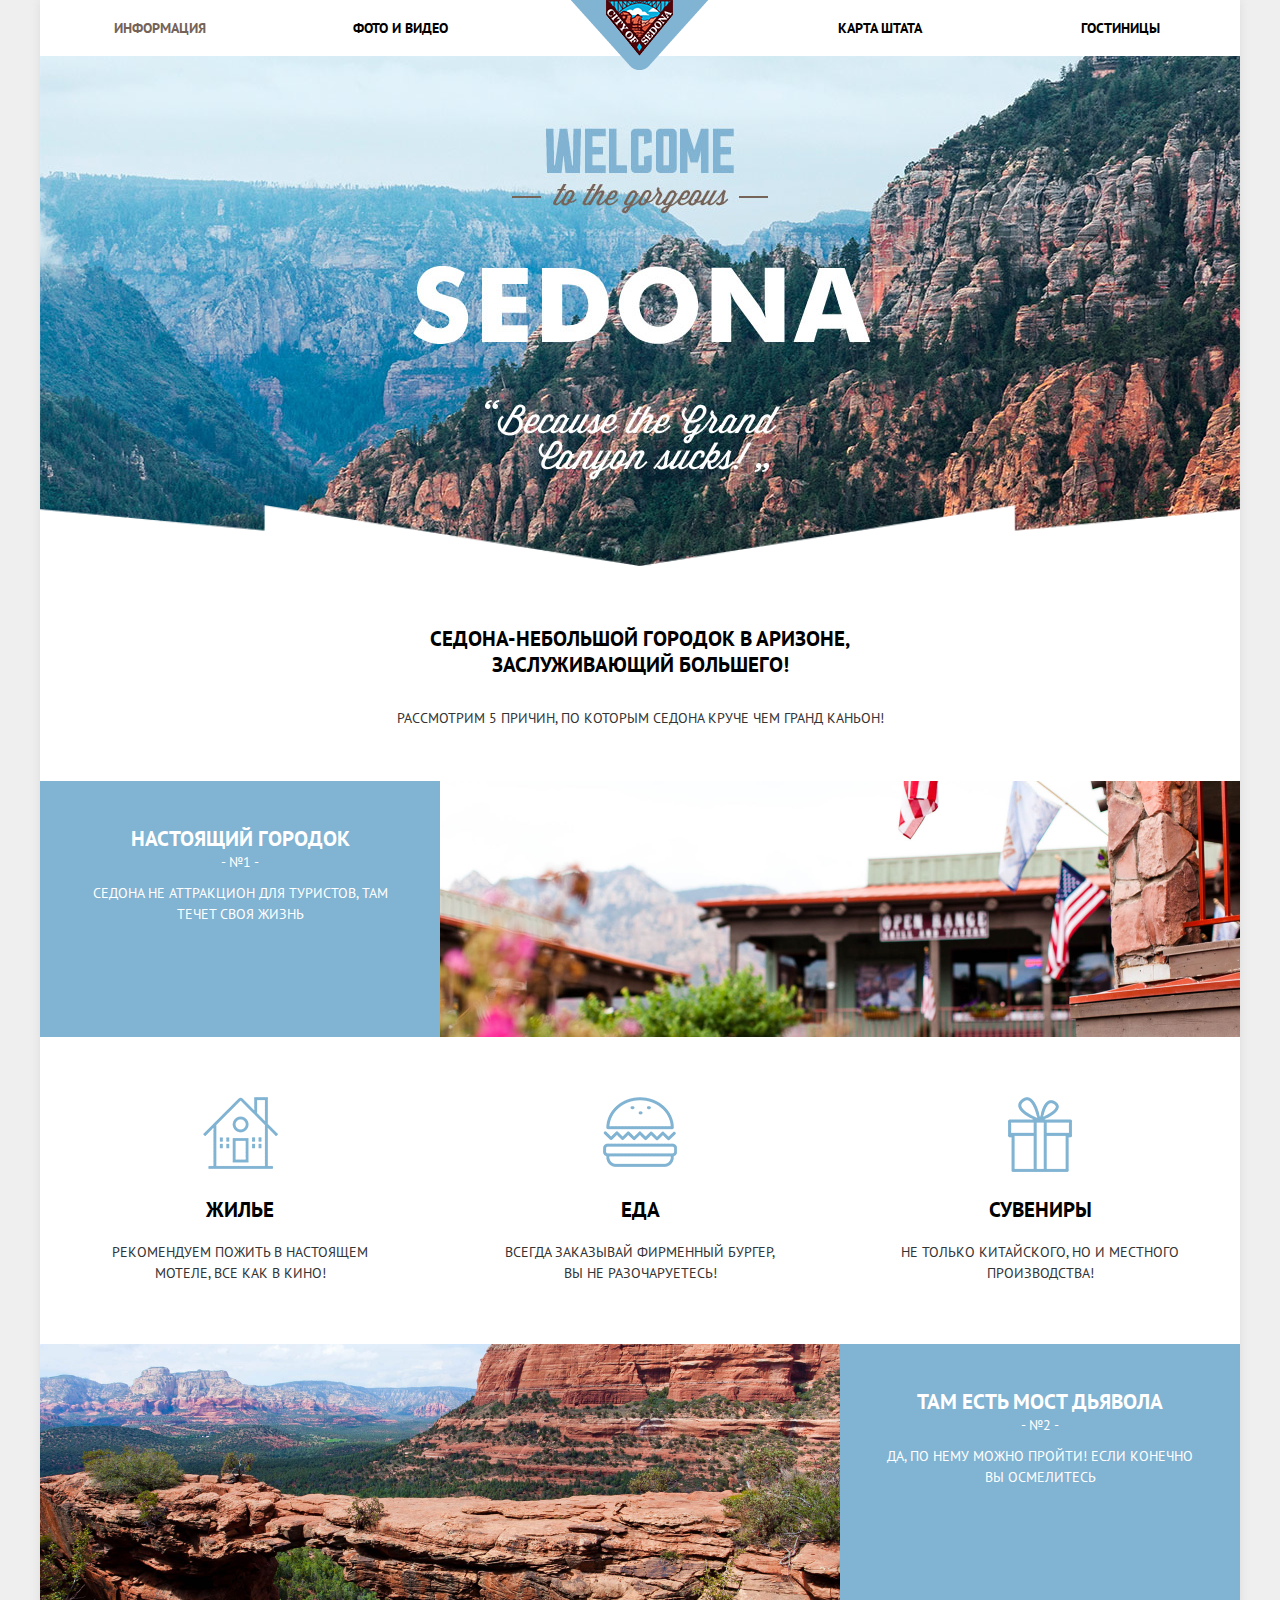
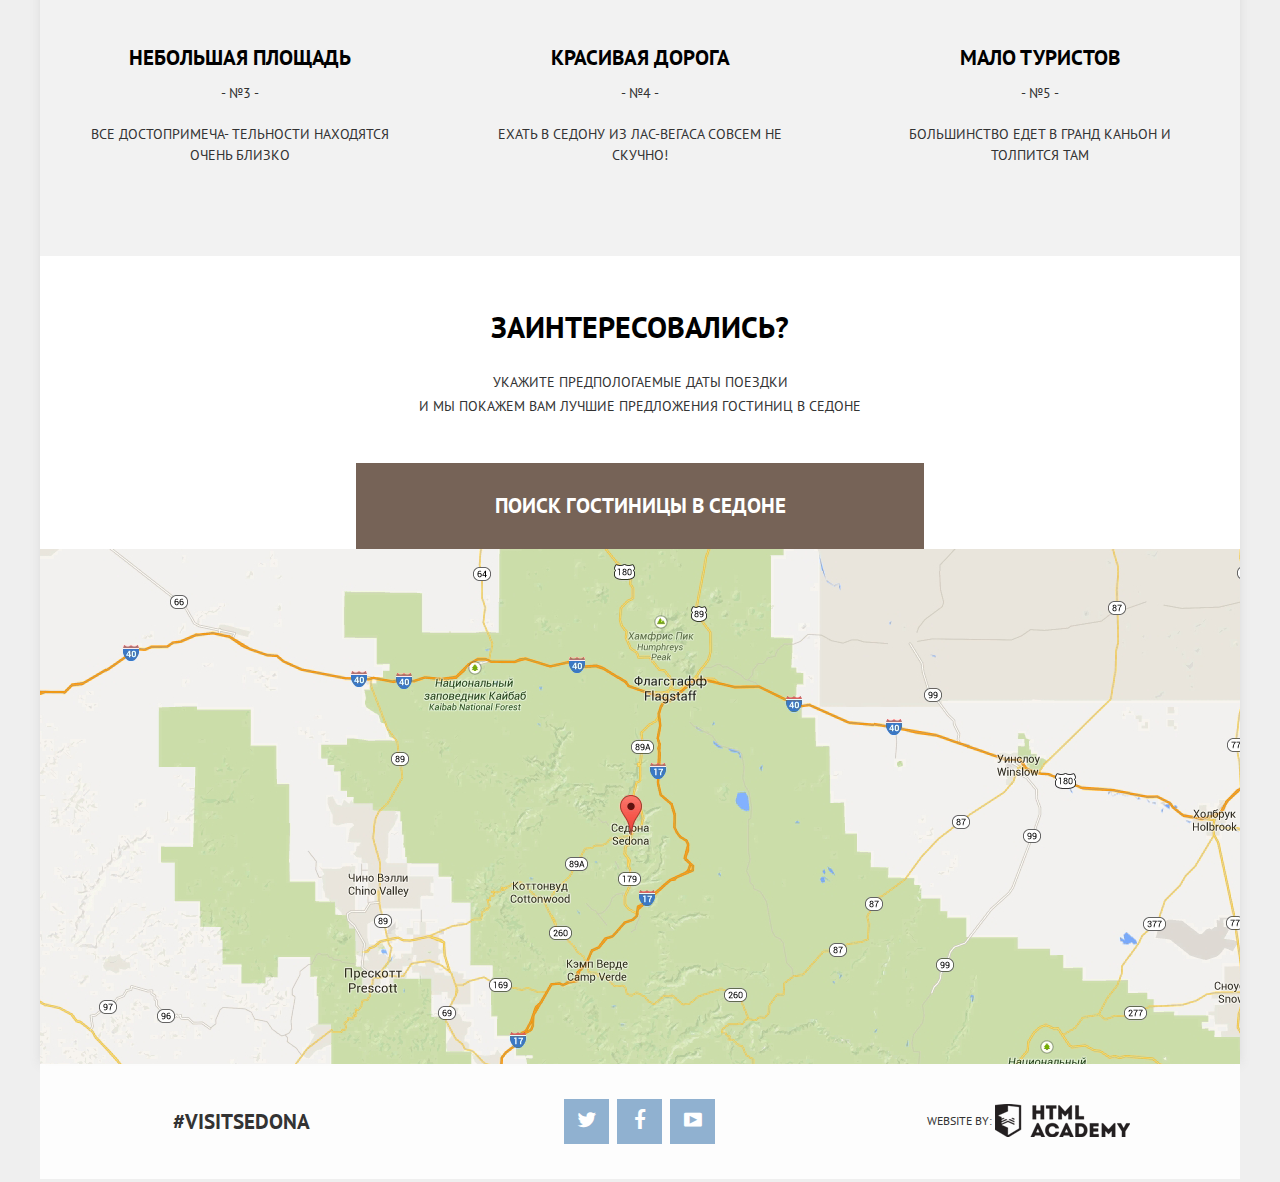
==== commit b7ccd580: "gh-pages" ====
--- a/index.html
+++ b/index.html
@@ -1,64 +1,178 @@
-<!doctype html>
-<html>
-  <head>
-    <meta charset="utf-8">
-    <meta http-equiv="X-UA-Compatible" content="chrome=1">
-    <title>Sedona-old by CubiZm</title>
+<!DOCTYPE html>
+<html lang="ru">
 
-    <link rel="stylesheet" href="stylesheets/styles.css">
-    <link rel="stylesheet" href="stylesheets/github-light.css">
-    <meta name="viewport" content="width=device-width">
-    <!--[if lt IE 9]>
-    <script src="//html5shiv.googlecode.com/svn/trunk/html5.js"></script>
-    <![endif]-->
-  </head>
-  <body>
+<head>
+    <meta charset="UTF-8">
+    <title>Sedona - because the Grand Canyon Sucks!</title>
+    <meta name="keywords" content="sedona">
+    <meta name="description" content="Седона - небольшой городок в Аризоне">
+    <link href="css/normalize.css" rel="stylesheet">
+    <link href="css/style.min.css" rel="stylesheet">
+    <link href='http://fonts.googleapis.com/css?family=PT+Sans&subset=cyrillic,latin' rel='stylesheet' type='text/css'>
+</head>
+
+<body>
     <div class="wrapper">
-      <header>
-        <h1>Sedona-old</h1>
-        <p>Old project &quot;Sedona&quot;. Created in april 2015 (base course Html Academy).</p>
+        <header class="main-header">
+            <nav class="main-navigation">
+                <ul>
+                    <li>
+                        <a href="index.html" class="active">Информация</a>
+                    </li>
+                    <li>
+                        <a href="#">Фото и видео</a>
+                    </li>
+                    <li>
+                        <a href="index.html" class="logo-outer">
+                            <img src="img/logo.png" height="70" width="138" class="logo" alt="Logo Sedona"></a>
+                    </li>
+                    <li>
+                        <a href="#maps">Карта штата</a>
+                    </li>
+                    <li>
+                        <a href="hotels.html">Гостиницы</a>
+                    </li>
+                </ul>
+            </nav>
+        </header>
+        <div class="banner-picture"></div>
+        <div class="main-title">
+            <h1>
+                Седона-небольшой городок в
+        Аризоне,
+                <br>заслуживающий большего!</h1>
+            <p>
+                Рассмотрим 5 причин, по которым седона круче чем гранд каньон!
+            </p>
+        </div>
+        <div class="reasons-list clearfix">
+            <div class="reason first">
+                <div class="item-title">
+                    Настоящий
+                    городок</div>
+                <p>- №1 -</p>
+                <p>
+                    Седона не аттракцион для туристов,
+                    там течет своя жизнь</p>
+            </div>
+            <div class="reason-photo"></div>
+        </div>
+        <div class="features clearfix">
+            <div class="features-best features-best-bg house">
+                <div class="feature-name">Жилье</div>
+                <p>
+                    Рекомендуем пожить в настоящем мотеле,
+                    все как в кино!</p>
+            </div>
+            <div class="features-best features-best-bg food">
+                <div class="feature-name">Еда</div>
+                <p>
+                    Всегда заказывай фирменный бургер,
+                    <p>вы не разочаруетесь!</p>
+            </div>
+            <div class="features-best features-best-bg souvenir">
+                <div class="feature-name">Сувениры</div>
+                <p>
+                    Не только китайского,
+                    но и местного производства!</p>
+            </div>
+        </div>
+        <div class="title-box clearfix">
+            <div class="reason over">
+                <div class="item-title">
+                    Там есть мост дьявола</div>
+                <p>- №2 -</p>
+                <p>
+                    Да, по нему можно пройти! Если конечно вы осмелитесь</p>
+            </div>
+            <div class="reason-photo-second"></div>
+        </div>
+        <div class="features other clearfix">
+            <div class="features-best">
+                <div class="feature-name-second">
+                    Небольшая площадь
+                </div>
+                <p>- №3 -</p>
+                <p>Все достопримеча- тельности находятся очень близко</p>
+            </div>
+            <div class="features-best">
+                <div class="feature-name-second">
+                    Красивая дорога
+                </div>
+                <p>- №4 -</p>
+                <p>
+                    Ехать в седону из лас-вегаса совсем не скучно!</p>
+            </div>
+            <div class="features-best">
+                <div class="feature-name-second">
+                    Мало туристов
+                </div>
+                <p>- №5 -</p>
+                <p>
+                    Большинство едет в гранд каньон и толпится там</p>
+            </div>
+        </div>
+        <div class="form-hotel">
+            <p class="form-title">Заинтересовались?</p>
+            <p>
+                Укажите предпологаемые даты поездки</p>
+            <p>и мы покажем вам лучшие предложения гостиниц в седоне
+            </p>
+            <a href="#" class="search-btn-hotel">поиск гостиницы в седоне</a>
+            <form action="" class="formsearch bounce animated">
+                <div class="search-row clearfix  icon-calendar">
+                    <label for="date-in" class="search-column-25">Дата заезда</label>
+                    <input type="date" class="date-in search-column-75">
+                </div>
+                <div class="search-row clearfix  icon-calendar">
+                    <label for="date-out" class="search-column-25">Дата выезда</label>
+                    <input type="date" class="date-out search-column-75">
+                </div>
+                <div class="search-row clearfix">
+                    <div class="search-column-50">
+                        <label for="adult" class="search-column-50">Взрослые</label>
+                        <div class="search-column-50 clearfix">
+                            <button class="plus search-column-25"><i class="icon-plus"></i></button>
+                            <input type="number" min="0" class="search-column-50">
+                            <button class="minus search-column-25"><i class="icon-minus"></i></button>
+                        </div>
+                    </div>
+                    <div class="search-column-50">
+                        <label for="child" class="search-column-50 label-child">Дети</label>
+                        <div class="search-column-50 clearfix">
+                            <button class="plus search-column-25"><i class="icon-plus"></i></button>
+                            <input type="number" min="0" class="search-column-50">
+                            <button class="minus search-column-25"><i class="icon-minus"></i></button>
+                        </div>
+                    </div>
+                    <button class="btn">Найти</button>
+            </form>
+            </div>
+            <div class="map" id="maps">
+                <iframe class="map-iframe" src="https://www.google.com/maps/embed?pb=!1m18!1m12!1m3!1d6546.96489632558!2d-111.76046285490621!3d34.869229676828475!2m3!1f0!2f0!3f0!3m2!1i1024!2i768!4f13.1!3m3!1m2!1s0x0000000000000000%3A0xe91c118f09cc18a6!2sSedona+Chamber+of+Commerce+Visitor+Center!5e0!3m2!1sru!2sru!4v1429718317830"></iframe>
+            </div>
+        </div>
+        <footer class="main-footer footer-index">
+            <div class="foot-wrap clearfix ">
+                <div class="tags">
+                    <p class="tag">#visitsedona</p>
+                </div>
+                <div class="footer-social">
+                    <a href="#" class="social-btn"> <i class="icon-twitter"></i>
+                    </a>
+                    <a href="#" class="social-btn"> <i class="icon-facebook"></i>
+                    </a>
+                    <a href="#" class="social-btn">
+                        <i class="icon-youtube"></i>
+                    </a>
+                </div>
+                <div class="copy">
+                    <p class="footer-copyright">Website by: <a href="http://htmlacademy.ru" class="ha-logo">htmlacademy</a></p>
+                </div>
+            </div>
+        </footer>
+    </div>
+    <script type="text/javascript" src="js/common.min.js"></script>
+</body>
 
-        <p class="view"><a href="https://github.com/CubiZm/Sedona-old">View the Project on GitHub <small>CubiZm/Sedona-old</small></a></p>
-
-
-        <ul>
-          <li><a href="https://github.com/CubiZm/Sedona-old/zipball/master">Download <strong>ZIP File</strong></a></li>
-          <li><a href="https://github.com/CubiZm/Sedona-old/tarball/master">Download <strong>TAR Ball</strong></a></li>
-          <li><a href="https://github.com/CubiZm/Sedona-old">View On <strong>GitHub</strong></a></li>
-        </ul>
-      </header>
-      <section>
-        <h3>
-<a id="welcome-to-github-pages" class="anchor" href="#welcome-to-github-pages" aria-hidden="true"><span aria-hidden="true" class="octicon octicon-link"></span></a>Welcome to GitHub Pages.</h3>
-
-<p>This automatic page generator is the easiest way to create beautiful pages for all of your projects. Author your page content here <a href="https://guides.github.com/features/mastering-markdown/">using GitHub Flavored Markdown</a>, select a template crafted by a designer, and publish. After your page is generated, you can check out the new <code>gh-pages</code> branch locally. If you’re using GitHub Desktop, simply sync your repository and you’ll see the new branch.</p>
-
-<h3>
-<a id="designer-templates" class="anchor" href="#designer-templates" aria-hidden="true"><span aria-hidden="true" class="octicon octicon-link"></span></a>Designer Templates</h3>
-
-<p>We’ve crafted some handsome templates for you to use. Go ahead and click 'Continue to layouts' to browse through them. You can easily go back to edit your page before publishing. After publishing your page, you can revisit the page generator and switch to another theme. Your Page content will be preserved.</p>
-
-<h3>
-<a id="creating-pages-manually" class="anchor" href="#creating-pages-manually" aria-hidden="true"><span aria-hidden="true" class="octicon octicon-link"></span></a>Creating pages manually</h3>
-
-<p>If you prefer to not use the automatic generator, push a branch named <code>gh-pages</code> to your repository to create a page manually. In addition to supporting regular HTML content, GitHub Pages support Jekyll, a simple, blog aware static site generator. Jekyll makes it easy to create site-wide headers and footers without having to copy them across every page. It also offers intelligent blog support and other advanced templating features.</p>
-
-<h3>
-<a id="authors-and-contributors" class="anchor" href="#authors-and-contributors" aria-hidden="true"><span aria-hidden="true" class="octicon octicon-link"></span></a>Authors and Contributors</h3>
-
-<p>You can <a href="https://help.github.com/articles/basic-writing-and-formatting-syntax/#mentioning-users-and-teams" class="user-mention">@mention</a> a GitHub username to generate a link to their profile. The resulting <code>&lt;a&gt;</code> element will link to the contributor’s GitHub Profile. For example: In 2007, Chris Wanstrath (<a href="https://github.com/defunkt" class="user-mention">@defunkt</a>), PJ Hyett (<a href="https://github.com/pjhyett" class="user-mention">@pjhyett</a>), and Tom Preston-Werner (<a href="https://github.com/mojombo" class="user-mention">@mojombo</a>) founded GitHub.</p>
-
-<h3>
-<a id="support-or-contact" class="anchor" href="#support-or-contact" aria-hidden="true"><span aria-hidden="true" class="octicon octicon-link"></span></a>Support or Contact</h3>
-
-<p>Having trouble with Pages? Check out our <a href="https://help.github.com/pages">documentation</a> or <a href="https://github.com/contact">contact support</a> and we’ll help you sort it out.</p>
-      </section>
-      <footer>
-        <p>This project is maintained by <a href="https://github.com/CubiZm">CubiZm</a></p>
-        <p><small>Hosted on GitHub Pages &mdash; Theme by <a href="https://github.com/orderedlist">orderedlist</a></small></p>
-      </footer>
-    </div>
-    <script src="javascripts/scale.fix.js"></script>
-    
-  </body>
 </html>
--- a/css/style.min.css
+++ b/css/style.min.css
@@ -0,0 +1 @@
+@font-face{font-family:"symbols-sedonaregular";src:url(../fonts/symbols-sedona-webfont.eot);src:url(../fonts/symbols-sedona-webfont.eot?#iefix) format("embedded-opentype"),url(../fonts/symbols-sedona-webfont.woff2) format("woff2"),url(../fonts/symbols-sedona-webfont.woff) format("woff"),url(../fonts/symbols-sedona-webfont.ttf) format("truetype"),url(../fonts/symbols-sedona-webfont.svg#symbols-sedonaregular) format("svg");font-weight:400;font-style:normal}[class^="icon-"]:before,[class*=" icon-"]:before{font-family:"symbols-sedonaregular";font-weight:400;font-style:normal;font-variant:normal;line-height:1em;display:inline-block;width:1em;margin-right:.2em;margin-left:.2em;text-align:center;text-decoration:inherit;text-transform:none;speak:none}input[type="date"]::-webkit-calendar-picker-indicator,input[type="date"]::-webkit-inner-spin-button{display:none}.icon-facebook:before{content:"\66"}.icon-twitter:before{content:"\74"}.icon-up-dir:before{content:"\25b2"}.icon-down-dir:before{content:"\25bc"}.icon-star:before{content:"\2605"}.icon-check-off:before{content:"\2610"}.icon-check-on:before{content:"\2611"}.icon-calendar:before{content:"\e800"}.icon-plus:before{content:"\e801"}.icon-minus:before{content:"\e802"}.icon-youtube:before{content:"\f39e"}body{font-family:"PT Sans",Verdana,"Helvetica Neue",Helvetica,Arial,sans-serif;font-size:14px;line-height:26px;margin:0;padding:0;color:#333;background:#efefef}a{text-decoration:none}li{list-style:none}img{max-width:100%;height:auto}h1{font-size:21px;font-weight:700;line-height:26px;margin:0;padding:0;text-transform:uppercase;color:#000}p{font-size:14px;line-height:21px;margin:0;padding:0;text-transform:uppercase}input,label{display:block;box-sizing:border-box;padding:5px}.wrapper{position:relative;width:1200px;margin:0 auto;background:#fff;box-shadow:0 0 10px #dbdbdb}.clearfix:after{display:table;clear:both;content:""}.main-header{background-color:#fff}.main-navigation ul{font-size:0;display:block;width:100%;margin:0;padding:0;text-align:center}.main-navigation li{display:inline-block;width:20%;vertical-align:top}.main-navigation a{font-size:14px;font-weight:700;position:relative;display:block;padding:15px;text-align:center;text-decoration:none;text-transform:uppercase;color:#000}.main-navigation a:hover{color:#81b3d2}.main-navigation a:focus{color:#b2b2b2}.main-navigation .active{color:#766357}.main-navigation .active:hover{color:#604e43}.main-navigation .active:active{color:#d6d0cc}.logo-outer{box-sizing:border-box;height:56px}.logo{position:absolute;z-index:2;top:0;right:0;left:0;margin:0 auto}.banner-picture{position:relative;width:100%;min-height:510px;background:#acd url(../img/logo.jpg) no-repeat 0 -60px;background-size:cover}.banner-picture:after{position:absolute;bottom:0;display:block;width:100%;height:61px;content:"";background:url(../img/backline.png) 50% 100% / 100% auto no-repeat;background-size:cover}.main-title{padding:50px 0;text-align:center;background:#fff}.main-title h1{margin-top:10px;margin-bottom:27px}.main-title p{font-size:14px;line-height:26px;text-transform:uppercase;color:#333}.reasons-list{min-height:256px}.reason{float:left;box-sizing:border-box;width:33.33333333333%;min-height:256px;padding:45px;text-align:center;color:#fff;background-color:#81b3d2}.over{float:right}.reason-photo{float:left;width:66.666666666667%;min-height:256px;background:#81b3d2 url(../img/layer1.jpg);background-size:cover}.reason-photo-second{float:left;width:66.666666666667%;min-height:256px;background:#81b3d2 url(../img/layer2.jpg);background-size:cover}.features-best{float:left;box-sizing:border-box;width:33.3333333333%;min-height:256px;padding:45px;text-align:center}.features-best-bg{padding-top:120px;padding-bottom:60px}.house{background:url(../img/house.png) center 60px no-repeat}.food{background:url(../img/food.png) center 60px no-repeat}.souvenir{background:url(../img/gift.png) center 60px no-repeat}.feature-name{font-size:21px;font-weight:700;line-height:26px;padding:40px 0 19px;text-transform:uppercase;color:#000}.feature-name-second{font-size:21px;font-weight:700;line-height:26px;margin-bottom:12px;text-transform:uppercase;color:#000}.features.other p{margin-bottom:10px}.features.other p + p{margin-top:20px}.item-title{font-size:21px;font-weight:700;text-transform:uppercase;color:#fff}.reason p{margin-bottom:10px}.other{min-height:256px;background:#f2f2f2}.form-title{font-size:30px;font-weight:700;padding-top:60px;padding-bottom:75px;text-align:center;text-transform:uppercase;color:#000}.form-hotel{position:relative;text-align:center}.form-hotel p{padding-bottom:35px;text-align:center}.form-hotel p + p{font-size:14px;padding-bottom:3px}.formsearch{font-size:14px;font-weight:700;position:absolute;z-index:5000;display:none;-webkit-box-sizing:border-box;-moz-box-sizing:border-box;box-sizing:border-box;width:570px;height:395px;margin:0 0 0 315px;padding:50px;text-transform:uppercase;background:#fff}.formsearch-show{display:block}.search-column-50{float:left;width:50%;color:#000}.search-column-75{float:left;width:75%;height:35px;color:#000}.search-column-25{float:left;width:25%;color:#000}.btn{font-size:20px;font-weight:700;display:inline-block;width:100%;min-height:58px;margin:59px 0 0;text-align:center;vertical-align:middle;text-transform:uppercase;color:#fff;border:none;background:#81b3d2}.search-row{position:relative;margin:0 0 30px;color:#000}.search-row.icon-calendar:before{position:absolute;top:50%;right:0;margin-top:-.5em;font-size:21px;font-weight:400;color:#c2c2c2}.plus,.minus{float:left;height:38px;padding:0;color:#a9a9a9;border:0;background:#f2f2f2}.plus:hover,.minus:hover{color:#000}.plus:active,.minus:active{color:#81b3d2}.search-column-50 .date-in{text-align:center;border:0;background:#ebebeb}.formsearch input{height:38px;text-transform:uppercase;border:none;background:#f2f2f2}.formsearch label{text-align:left}label.label-child{text-align:center}.search-column-75{color:#000;border:2px solid #f2f2f2;background:#a9a9a9}.search-column-75:hover{background:#ebebeb}.search-column-75:active{background:#fff;outline:2px solid #e5e5e5}.icon-calendar:hover:before{color:#000}.icon-calendar:active:before{color:#81b3d2}.search-btn a{font-size:21px;font-weight:700;line-height:26px;display:block;width:568px;margin:0 auto;padding:30px 0;text-transform:uppercase;color:#fff;background:#766357}.search-btn-hotel{font-size:21px;font-weight:700;line-height:26px;display:block;width:568px;margin:43px auto 0;padding:30px 0;text-align:center;text-transform:uppercase;color:#fff;background:#766357}.btn-second{font-size:12px;font-weight:700;line-height:1.2;display:inline-block;box-sizing:border-box;padding:5px;text-align:center;vertical-align:middle;text-transform:uppercase;color:#fff;border:none;background:#81b3d2}.btn:hover{background:#669ec0}.btn:active{color:#88b6d1;background:#5496bd}.btn-brown{background:#766357}.btn-brown:hover{background:#604e43}.btn-brown:active{color:#857871;background:#503e33}.map{position:relative;height:515px;margin:0;background:#eee;background:url(../img/map.png) no-repeat center}.search-btn-modal{font-size:17px;width:457px;padding:18px 0;text-transform:uppercase;color:#fff;border:none;background:#81b3d2}.search-btn-modal:hover{background:#669ec0}.search-btn-modal:active{color:#81b2ce;background:#5496bd}.map-iframe{width:100%;min-width:768px;height:625px;border:none;border:0}.main-footer{background:rgba(255,255,255,0.88)}.foot-wrap{font-size:0;box-sizing:border-box;width:100%;padding:35px 110px}.foot-wrap > div{font-size:14px;display:inline-block;width:33.333333333%;vertical-align:middle}.footer-index{position:absolute;z-index:10;width:100%}.tag{font-size:21px;font-weight:700;margin-left:23px}.footer-social{text-align:center}.footer-copyright{font-size:12px;text-align:right}.ha-logo{display:inline-block;overflow:hidden;width:135px;height:35px;cursor:pointer;text-align:right;vertical-align:middle;white-space:nowrap;text-indent:100%;color:transparent;background:url(../img/htmlacad.png) 69% 0 no-repeat;text-shadow:none}.ha-logo:hover{background-position:69% 50%}.ha-logo:active{background-position:69% 102%}.social-btn{font-family:"symbols-sedonaregular";font-size:21px;font-style:normal;line-height:2;display:inline-block;width:45px;height:45px;margin:0 2px;text-align:center;vertical-align:top;text-decoration:none;text-transform:none;background:#90b1d0}.footer-social .social-btn:hover{background:#5a9ec2}.footer-social .social-btn:active{background:#4496bf}.footer-social .social-btn:active i:before{color:#7fb7d3}.icon-twitter:before{font-family:"symbols-sedonaregular";font-style:normal;content:"\74";color:#fff}.icon-facebook:before{font-family:"symbols-sedonaregular";font-style:normal;content:"\66";color:#fff}.icon-youtube:before{font-family:"symbols-sedonaregular";font-style:normal;content:"\f39e";color:#fff}.content-block-hotel{padding:15px 70px;background:#fff url(../img/fonfilter.png) 0 35% no-repeat;background-size:cover}.infrastructure{float:left;width:150px;margin-right:110px}.infrastructure label{padding:0}.infrastructure input + label{font-size:14px;line-height:21px;position:relative;display:block;margin-bottom:25px;padding-left:40px;text-transform:uppercase;color:#fff}input[type="checkbox"]{display:none}.infrastructure input + label:before{font-family:"symbols-sedonaregular";font-size:25px;position:absolute;left:0;display:block;content:"\2610";color:#b5b5b5;background-position:0 0}.infrastructure input + label:active:before{content:"\2610";color:#999d9f}.infrastructure input + label:hover:before{color:#fff}.infrastructure input:checked + label:before{content:"\2611";color:#b5b5b5}.infrastructure input:checked + label:hover:before{color:#fff}.infrastructure input:checked + label:active:before{color:#5e6161}.accommodation{float:left;width:150px}.accommodation input{display:none}.accommodation label{padding:0}.accommodation input + label{font-size:14px;line-height:21px;position:relative;display:block;margin-bottom:25px;padding-left:40px;text-transform:uppercase;color:#fff}.accommodation input + label:before{font-family:"symbols-sedonaregular";font-size:25px;position:absolute;top:0;left:0;display:block;content:"\2610";color:#b5b5b5;background-position:0 0}.accommodation input + label:hover:before{color:#fff}.accommodation input + label:active:before{color:#5e6161}.accommodation input:checked + label:before{content:"\2611";color:#b5b5b5}.accommodation input:checked + label:hover:before{color:#fff}.accommodation input:checked + label:active:before{color:#5e6161}.filter-string{font-size:16px;font-weight:700;margin:10px 0 25px;text-transform:uppercase;color:#fff}.cost{float:right;width:317px;margin-right:10px}.cost .filter-string{margin-bottom:12px}.min-max-cost{position:relative;min-height:25px;margin:0;padding-top:5px;text-align:center;color:#fff;border:2px solid #fff;border-radius:2px}.min-max-cost input,label{display:inline-block}.min-cost{display:inline;float:left;width:120px;padding-left:40px;border-right:1px solid #fff}.min-cost label{float:left;padding:0}.max-cost{display:inline;float:left;margin-left:50px}.max-cost label{float:left;padding:0}.min-max-cost input{font-family:"PT Sans",Arial,Tahoma,sans-serif;font-size:14px;line-height:26px;width:70px;margin-right:0;padding:0 0 0 10px;color:#fff;border:none;background:none}.control-cost{position:relative;margin-bottom:30px;padding:0}.control-cost .scale{height:2px;margin-top:22px;background:#918381}.control-cost .bar{width:80%;height:2px;background:#fff}.control-cost .toggle{position:absolute;top:-9px;left:0;width:4px;height:4px;cursor:pointer;border:8px solid #fff;border-radius:50%;background:#ababab}.control-cost .toggle-max{left:250px;background:#ababab}.control-cost .toggle:hover{background:#1c4f80}.send{font-size:12px;width:135px;height:38px;margin:3px 87px;margin-top:15px;text-transform:uppercase;color:#fff;border:2px solid #fff;border-radius:2px;background:none}.send input{line-height:26px;width:138px;margin-left:90px;padding:5px 0;text-transform:uppercase;color:#fff;border:2px solid #fff;border-radius:2px;background:none}.raiting{float:right;text-align:center}.star{font-size:21px;width:110px;margin-bottom:40px;margin-left:6px;color:#81b3d2}.blockrating{width:110px;text-transform:uppercase;color:#666;background-color:#f2f2f2}.all{display:inline-block;text-align:left}.range{margin-bottom:15px}.search{font-size:17px;font-weight:700;box-sizing:border-box;width:100%;min-height:86px;vertical-align:top;color:#fff}.price{font-size:20px;font-weight:400;width:100%;margin-bottom:15px;padding:10px 15px;text-align:center;border:3px solid #fff}.look{font-size:17px;display:block;width:135px;height:40px;margin:24px 80px;border:2px solid #fff;border-radius:2px;background:none}.submit:before{display:inline-block;width:100px;height:20px;padding:5px 10px;content:"";border:2px solid #fff}.submit + label{cursor:pointer}.range-values{font-size:0;display:table;box-sizing:border-box;width:316px;height:36px;margin-bottom:34px;border:2px solid #fff;border-radius:2px}.start-value,.end-value{font-size:14px;line-height:21px;display:inline-block;box-sizing:border-box;width:50%;text-align:center}.start-value{padding-right:10px}.end-value{padding-left:10px;border-left:1px solid #fff}.range-controls{position:relative;width:100%;padding-top:10px;padding-bottom:10px}.scale{position:relative;width:318px;height:2px;background-color:#484140}.bar{position:absolute;top:0;right:56px;left:12px;height:2px;background-color:#fff}.toggle{position:absolute;top:0;width:4px;height:4px;border:9px solid #fff;border-radius:50%;background-color:#ababab}.toggle:hover{cursor:pointer}.toggle.moved{cursor:pointer;background-color:#1c4f80}.min-toggle{left:2px}.max-toggle{right:50px}.results{box-sizing:border-box;min-height:85px;padding:24px 74px;border-bottom:1px solid #e5e5e5;background:#fff}.results a{font-size:14px;font-weight:400;position:relative;display:inline-block;margin:0 15px;text-align:left;text-decoration:none;color:#b1b1b1;border-bottom:1px dashed #81b3d2}.results a:hover{color:#81b3d2}.results a:focus{color:#000}.results .active{color:#81b3d2;border-bottom:none}.results span:first-child{font-size:21px;font-weight:700;padding-right:50px;text-transform:uppercase}.results span{font-size:12px;text-transform:uppercase}.results .point{font-family:"symbols-sedonaregular";font-size:23px;display:inline-block;float:right;margin-left:0;border:none}.results .active a{color:#81b3d2}.results .point:hover{color:#000}.results .point:active{color:#81b3d2}.hotel{min-height:104px;padding:22px 72px;border-bottom:1px solid #e5e5e5}.hotelimg{float:left;width:135px;padding-top:4px;padding-right:30px}.hotelimg img{display:block}.namehotels{float:left;width:564px}.hotel-title{font-size:21px;font-weight:700;line-height:1.2;padding-left:2px;text-transform:uppercase;color:#000}.hotel-title:hover{color:#81b3d2}.hotel-title:focus{color:#dbdbdb}.hotel-name{width:300px;padding-bottom:10px}.hotel-name > span,.hotel-buttons > a{display:inline-block;min-width:102px}.hotel-type{text-transform:uppercase}.btn-brown{width:133px}.animated{-webkit-animation-duration:1s;animation-duration:1s;-webkit-animation-fill-mode:both;animation-fill-mode:both}@-webkit-keyframes bounce{0%,20%,53%,80%,100%{-webkit-transition-timing-function:cubic-bezier(0.215,0.610,0.355,1.000);transition-timing-function:cubic-bezier(0.215,0.610,0.355,1.000);-webkit-transform:translate3d(0,0,0);transform:translate3d(0,0,0)}40%,43%{-webkit-transition-timing-function:cubic-bezier(0.755,0.050,0.855,0.060);transition-timing-function:cubic-bezier(0.755,0.050,0.855,0.060);-webkit-transform:translate3d(0,-30px,0);transform:translate3d(0,-30px,0)}70%{-webkit-transition-timing-function:cubic-bezier(0.755,0.050,0.855,0.060);transition-timing-function:cubic-bezier(0.755,0.050,0.855,0.060);-webkit-transform:translate3d(0,-15px,0);transform:translate3d(0,-15px,0)}90%{-webkit-transform:translate3d(0,-4px,0);transform:translate3d(0,-4px,0)}}@keyframes bounce{0%,20%,53%,80%,100%{-webkit-transition-timing-function:cubic-bezier(0.215,0.610,0.355,1.000);transition-timing-function:cubic-bezier(0.215,0.610,0.355,1.000);-webkit-transform:translate3d(0,0,0);transform:translate3d(0,0,0)}40%,43%{-webkit-transition-timing-function:cubic-bezier(0.755,0.050,0.855,0.060);transition-timing-function:cubic-bezier(0.755,0.050,0.855,0.060);-webkit-transform:translate3d(0,-30px,0);transform:translate3d(0,-30px,0)}70%{-webkit-transition-timing-function:cubic-bezier(0.755,0.050,0.855,0.060);transition-timing-function:cubic-bezier(0.755,0.050,0.855,0.060);-webkit-transform:translate3d(0,-15px,0);transform:translate3d(0,-15px,0)}90%{-webkit-transform:translate3d(0,-4px,0);transform:translate3d(0,-4px,0)}}.bounce{-webkit-transform-origin:center bottom;transform-origin:center bottom;-webkit-animation-name:bounce;animation-name:bounce}